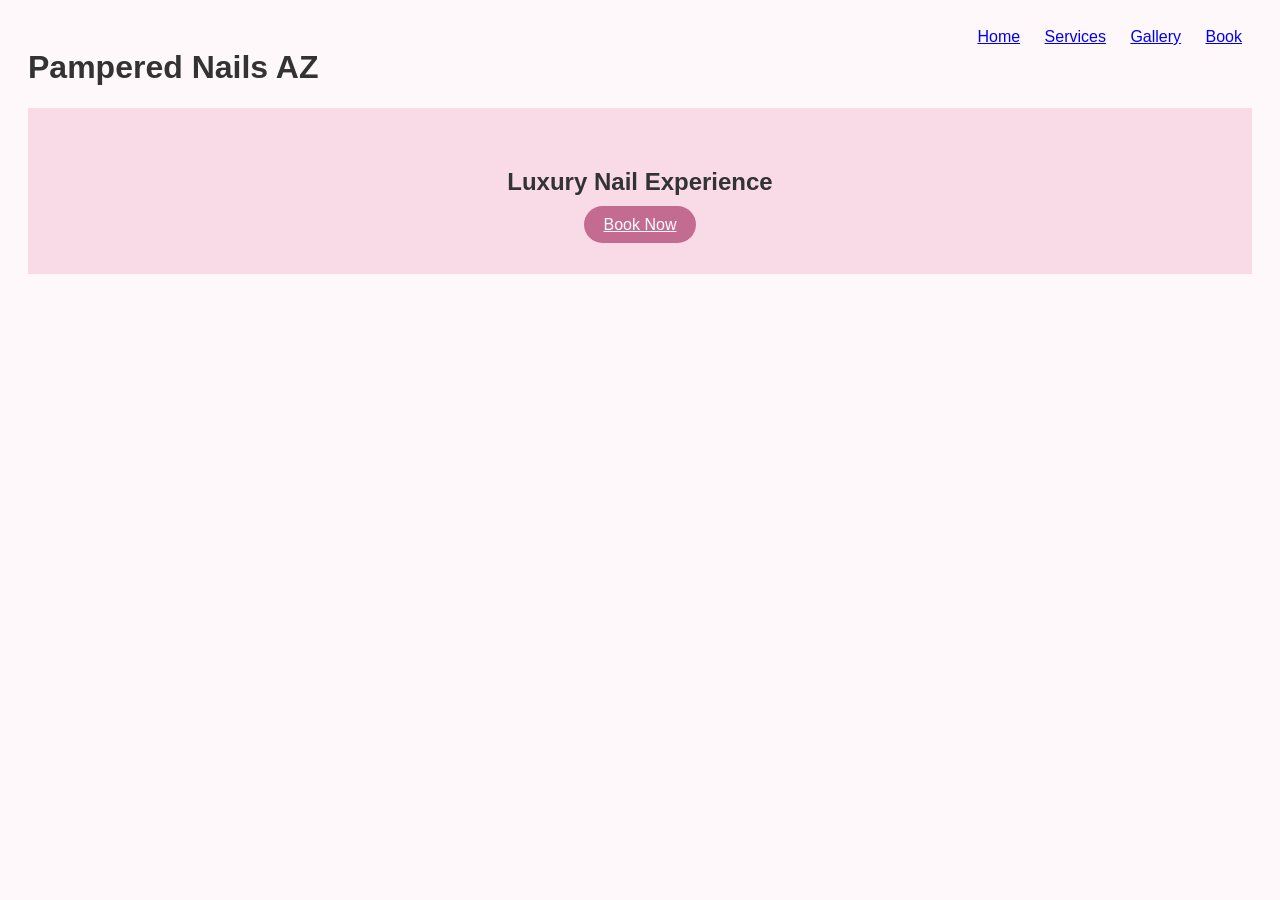
==== index.html @ c943ff67 "Add files via upload" ====
<!DOCTYPE html>
<html lang="en">
<head>
<meta charset="UTF-8">
<meta name="viewport" content="width=device-width, initial-scale=1.0">
<title>Pampered Nails AZ</title>
<link rel="stylesheet" href="styles.css">
</head>
<body>
<header><h1>Pampered Nails AZ</h1><nav>
<a href="index.html">Home</a>
<a href="services.html">Services</a>
<a href="gallery.html">Gallery</a>
<a href="booking.html">Book</a>
</nav></header>
<section class="hero">
<h2>Luxury Nail Experience</h2>
<a href="booking.html" class="btn">Book Now</a>
</section>
</body>
</html>
---- styles.css ----
body{font-family:Arial;background:#fff8fb;color:#333;padding:20px}
header{display:flex;justify-content:space-between}
nav a{margin:0 10px}
.hero{padding:40px;background:#f8dbe7;text-align:center}
.btn{background:#c46b91;color:#fff;padding:10px 20px;border-radius:20px}
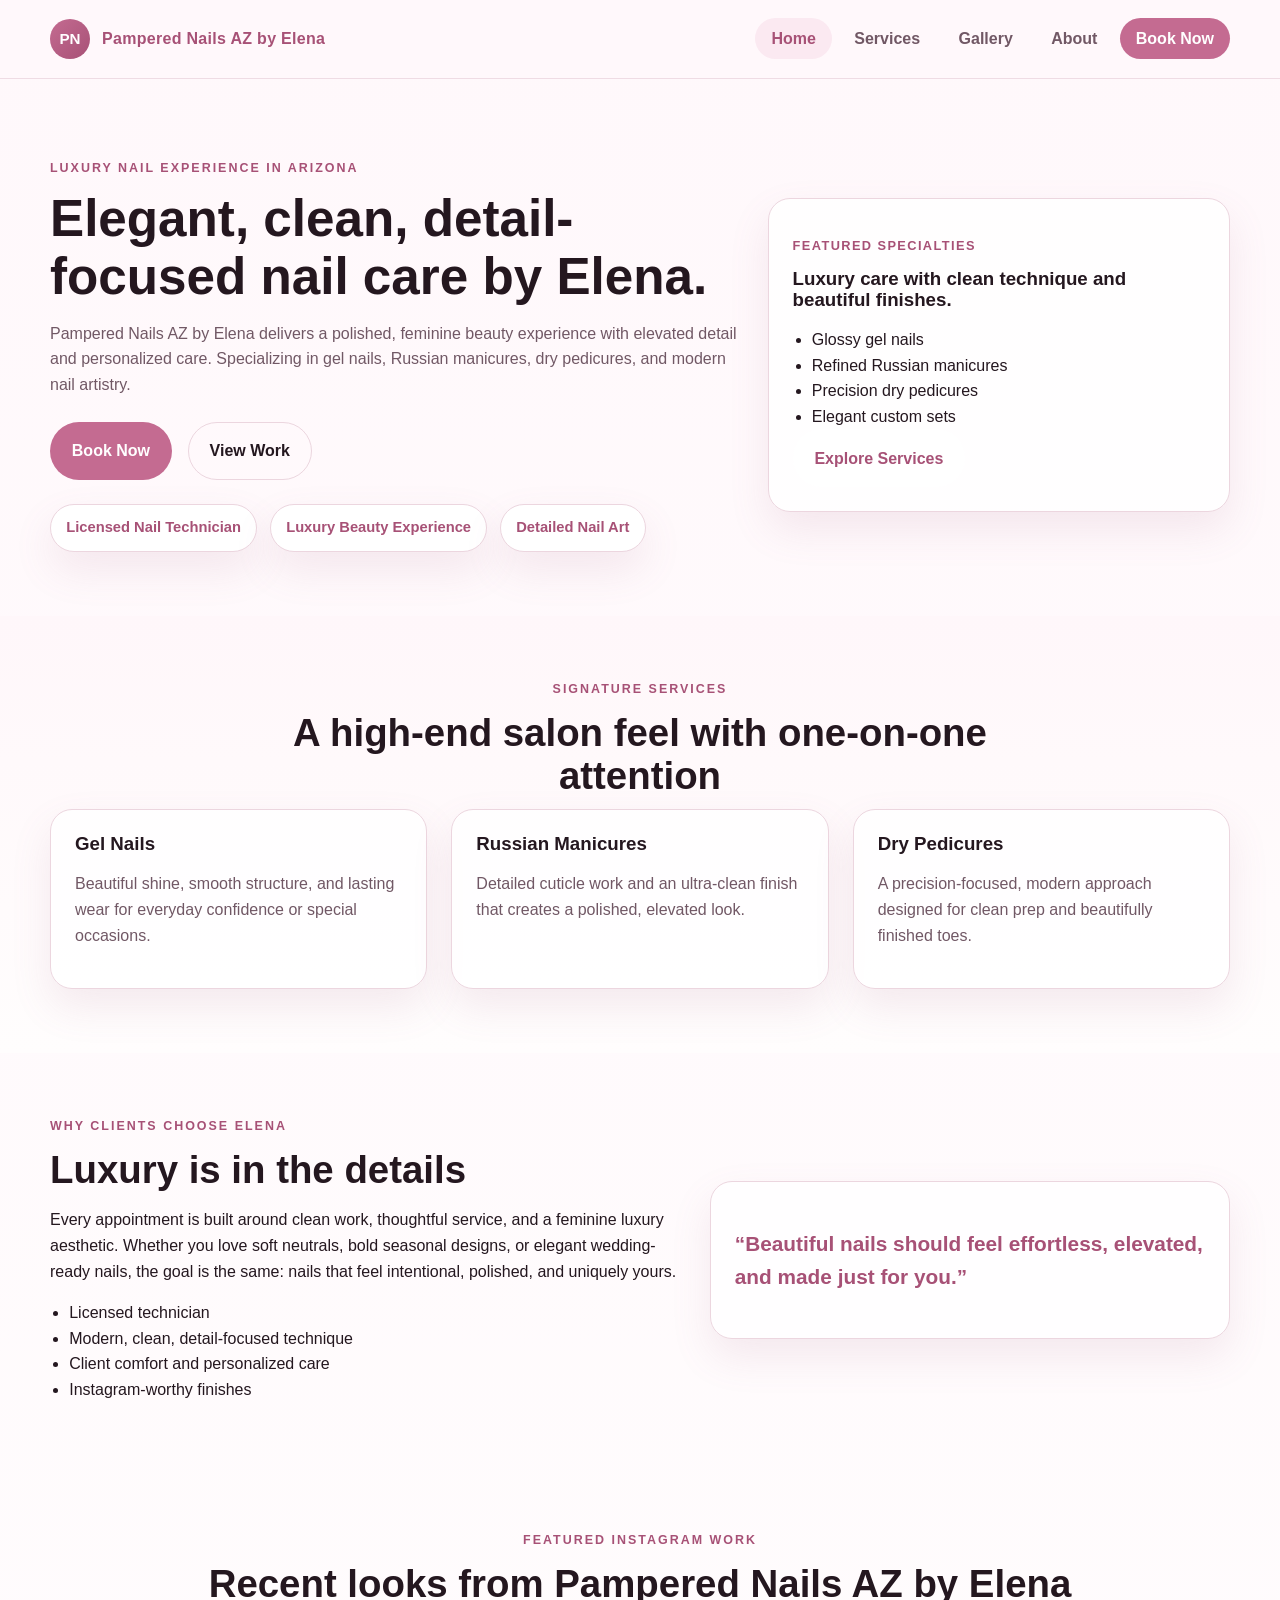
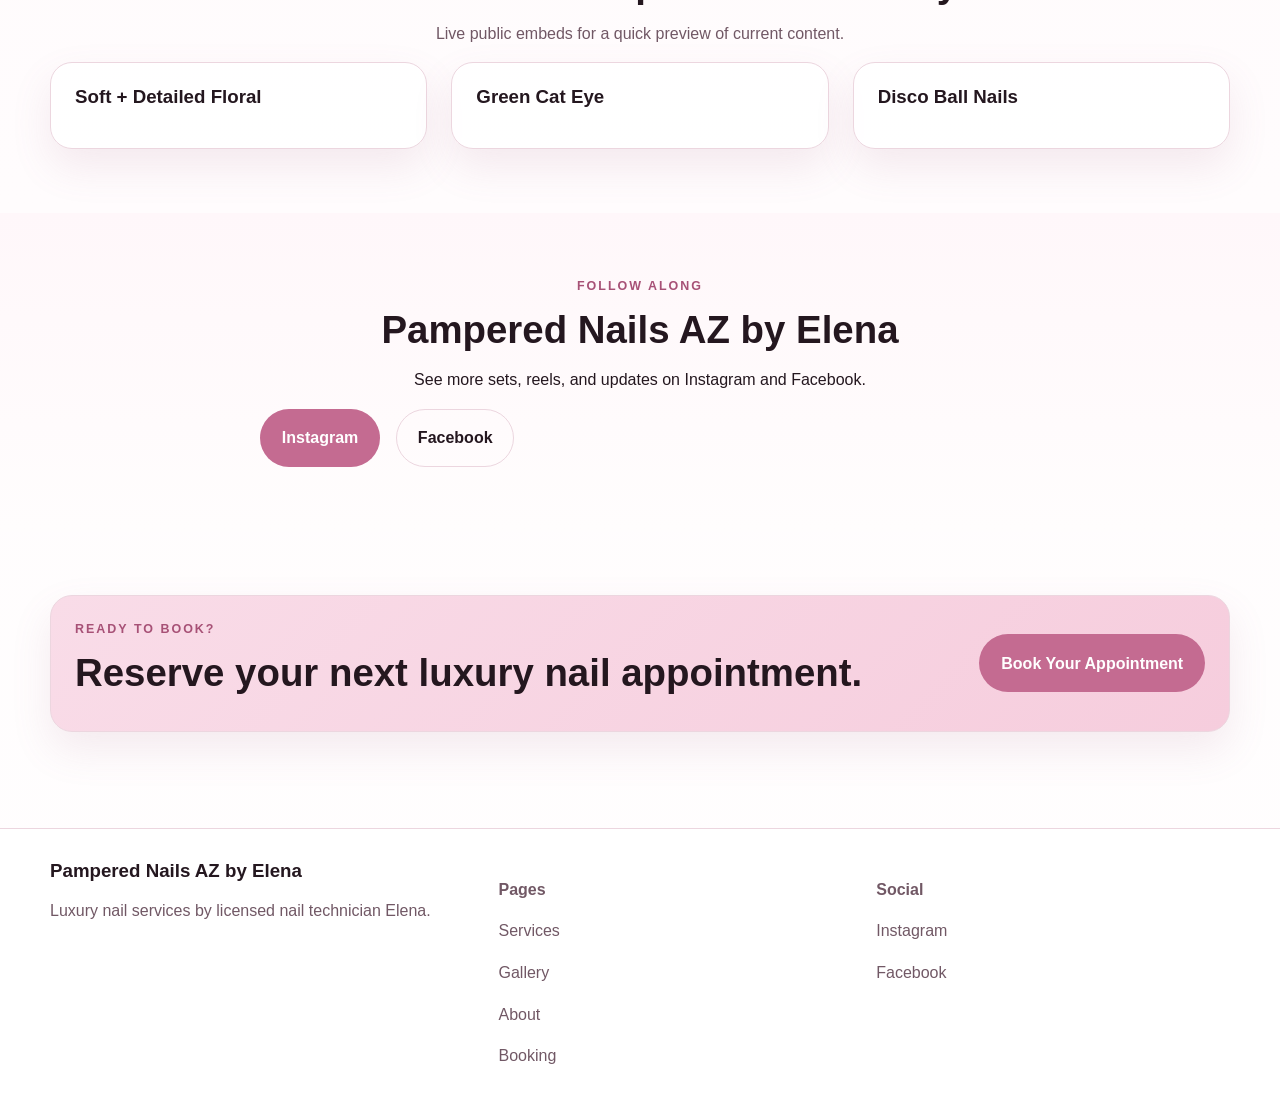
==== commit cbb72b56: "Add files via upload" ====
--- a/index.html
+++ b/index.html
@@ -1,21 +1,183 @@
 <!DOCTYPE html>
 <html lang="en">
 <head>
-<meta charset="UTF-8">
-<meta name="viewport" content="width=device-width, initial-scale=1.0">
-<title>Pampered Nails AZ</title>
-<link rel="stylesheet" href="styles.css">
+  <meta charset="UTF-8" />
+  <meta name="viewport" content="width=device-width, initial-scale=1.0" />
+  <title>Pampered Nails AZ by Elena</title>
+  <meta name="description" content="Luxury nail care in Arizona by licensed nail technician Elena. Gel nails, Russian manicures, dry pedicures, and elegant nail artistry." />
+  <link rel="stylesheet" href="styles.css" />
 </head>
 <body>
-<header><h1>Pampered Nails AZ</h1><nav>
-<a href="index.html">Home</a>
-<a href="services.html">Services</a>
-<a href="gallery.html">Gallery</a>
-<a href="booking.html">Book</a>
-</nav></header>
-<section class="hero">
-<h2>Luxury Nail Experience</h2>
-<a href="booking.html" class="btn">Book Now</a>
-</section>
+  <header class="site-header">
+    <div class="container nav-wrap">
+      <a href="index.html" class="logo-wrap">
+        <span class="logo-mark">PN</span>
+        <span class="logo-text">Pampered Nails AZ by Elena</span>
+      </a>
+      <button class="menu-toggle" id="menuToggle" aria-label="Open menu">☰</button>
+      <nav class="site-nav" id="siteNav">
+        <ul>
+          <li><a class="active" href="index.html">Home</a></li>
+          <li><a href="services.html">Services</a></li>
+          <li><a href="gallery.html">Gallery</a></li>
+          <li><a href="about.html">About</a></li>
+          <li><a href="booking.html" class="nav-cta">Book Now</a></li>
+        </ul>
+      </nav>
+    </div>
+  </header>
+
+  <main>
+    <section class="hero luxury-hero">
+      <div class="container hero-grid">
+        <div class="hero-copy">
+          <p class="eyebrow">Luxury Nail Experience in Arizona</p>
+          <h1>Elegant, clean, detail-focused nail care by Elena.</h1>
+          <p class="hero-text">
+            Pampered Nails AZ by Elena delivers a polished, feminine beauty experience with elevated detail and personalized care.
+            Specializing in gel nails, Russian manicures, dry pedicures, and modern nail artistry.
+          </p>
+          <div class="hero-actions">
+            <a href="booking.html" class="btn btn-primary">Book Now</a>
+            <a href="gallery.html" class="btn btn-outline">View Work</a>
+          </div>
+          <div class="hero-highlights">
+            <div class="highlight-pill">Licensed Nail Technician</div>
+            <div class="highlight-pill">Luxury Beauty Experience</div>
+            <div class="highlight-pill">Detailed Nail Art</div>
+          </div>
+        </div>
+
+        <div class="hero-card glass-card">
+          <p class="mini-label">Featured Specialties</p>
+          <h3>Luxury care with clean technique and beautiful finishes.</h3>
+          <ul class="clean-list">
+            <li>Glossy gel nails</li>
+            <li>Refined Russian manicures</li>
+            <li>Precision dry pedicures</li>
+            <li>Elegant custom sets</li>
+          </ul>
+          <a href="services.html" class="btn btn-light">Explore Services</a>
+        </div>
+      </div>
+    </section>
+
+    <section class="section soft-section">
+      <div class="container centered narrow">
+        <p class="eyebrow">Signature Services</p>
+        <h2>A high-end salon feel with one-on-one attention</h2>
+      </div>
+      <div class="container feature-grid three-col">
+        <article class="info-card">
+          <h3>Gel Nails</h3>
+          <p>Beautiful shine, smooth structure, and lasting wear for everyday confidence or special occasions.</p>
+        </article>
+        <article class="info-card">
+          <h3>Russian Manicures</h3>
+          <p>Detailed cuticle work and an ultra-clean finish that creates a polished, elevated look.</p>
+        </article>
+        <article class="info-card">
+          <h3>Dry Pedicures</h3>
+          <p>A precision-focused, modern approach designed for clean prep and beautifully finished toes.</p>
+        </article>
+      </div>
+    </section>
+
+    <section class="section split-highlight">
+      <div class="container split-grid">
+        <div>
+          <p class="eyebrow">Why Clients Choose Elena</p>
+          <h2>Luxury is in the details</h2>
+          <p>
+            Every appointment is built around clean work, thoughtful service, and a feminine luxury aesthetic.
+            Whether you love soft neutrals, bold seasonal designs, or elegant wedding-ready nails,
+            the goal is the same: nails that feel intentional, polished, and uniquely yours.
+          </p>
+          <ul class="clean-list">
+            <li>Licensed technician</li>
+            <li>Modern, clean, detail-focused technique</li>
+            <li>Client comfort and personalized care</li>
+            <li>Instagram-worthy finishes</li>
+          </ul>
+        </div>
+        <div class="accent-panel">
+          <p class="quote">“Beautiful nails should feel effortless, elevated, and made just for you.”</p>
+        </div>
+      </div>
+    </section>
+
+    <section class="section">
+      <div class="container">
+        <div class="section-heading centered">
+          <p class="eyebrow">Featured Instagram Work</p>
+          <h2>Recent looks from Pampered Nails AZ by Elena</h2>
+          <p class="section-subtitle">Live public embeds for a quick preview of current content.</p>
+        </div>
+
+        <div class="insta-grid">
+          <article class="embed-card">
+            <h3>Soft + Detailed Floral</h3>
+            <blockquote class="instagram-media" data-instgrm-permalink="https://www.instagram.com/pamperednails_az/reel/DWVOf9IgkyV/" data-instgrm-version="14"></blockquote>
+          </article>
+
+          <article class="embed-card">
+            <h3>Green Cat Eye</h3>
+            <blockquote class="instagram-media" data-instgrm-permalink="https://www.instagram.com/reel/DScvoz4gjIK/" data-instgrm-version="14"></blockquote>
+          </article>
+
+          <article class="embed-card">
+            <h3>Disco Ball Nails</h3>
+            <blockquote class="instagram-media" data-instgrm-permalink="https://www.instagram.com/pamperednails_az/reel/C5Xk55uLx-L/" data-instgrm-version="14"></blockquote>
+          </article>
+        </div>
+      </div>
+    </section>
+
+    <section class="section soft-section social-section">
+      <div class="container centered narrow">
+        <p class="eyebrow">Follow Along</p>
+        <h2>Pampered Nails AZ by Elena</h2>
+        <p>See more sets, reels, and updates on Instagram and Facebook.</p>
+        <div class="social-buttons">
+          <a href="https://www.instagram.com/pamperednails_az/" target="_blank" rel="noopener noreferrer" class="btn btn-primary">Instagram</a>
+          <a href="https://www.facebook.com/elena.elena.615174#" target="_blank" rel="noopener noreferrer" class="btn btn-outline">Facebook</a>
+        </div>
+      </div>
+    </section>
+
+    <section class="section cta-section">
+      <div class="container cta-box">
+        <div>
+          <p class="eyebrow">Ready to book?</p>
+          <h2>Reserve your next luxury nail appointment.</h2>
+        </div>
+        <a href="booking.html" class="btn btn-primary">Book Your Appointment</a>
+      </div>
+    </section>
+  </main>
+
+  <footer class="site-footer">
+    <div class="container footer-grid">
+      <div>
+        <h3>Pampered Nails AZ by Elena</h3>
+        <p>Luxury nail services by licensed nail technician Elena.</p>
+      </div>
+      <div>
+        <p><strong>Pages</strong></p>
+        <p><a href="services.html">Services</a></p>
+        <p><a href="gallery.html">Gallery</a></p>
+        <p><a href="about.html">About</a></p>
+        <p><a href="booking.html">Booking</a></p>
+      </div>
+      <div>
+        <p><strong>Social</strong></p>
+        <p><a href="https://www.instagram.com/pamperednails_az/" target="_blank" rel="noopener noreferrer">Instagram</a></p>
+        <p><a href="https://www.facebook.com/elena.elena.615174#" target="_blank" rel="noopener noreferrer">Facebook</a></p>
+      </div>
+    </div>
+  </footer>
+
+  <script async src="https://www.instagram.com/embed.js"></script>
+  <script src="script.js"></script>
 </body>
-</html>+</html>
--- a/styles.css
+++ b/styles.css
@@ -1,5 +1,179 @@
-body{font-family:Arial;background:#fff8fb;color:#333;padding:20px}
-header{display:flex;justify-content:space-between}
-nav a{margin:0 10px}
-.hero{padding:40px;background:#f8dbe7;text-align:center}
-.btn{background:#c46b91;color:#fff;padding:10px 20px;border-radius:20px}
+:root {
+  --bg: #fff8fb;
+  --white: #ffffff;
+  --text: #24171f;
+  --muted: #715865;
+  --primary: #c46b91;
+  --primary-dark: #a75176;
+  --soft: #fbe9f1;
+  --border: #ecd6df;
+  --shadow: 0 18px 40px rgba(166, 98, 129, 0.12);
+  --radius: 22px;
+  --max: 1180px;
+}
+* { box-sizing: border-box; }
+html { scroll-behavior: smooth; }
+body {
+  margin: 0;
+  font-family: Arial, Helvetica, sans-serif;
+  background: linear-gradient(180deg, #fff8fb 0%, #fffefe 100%);
+  color: var(--text);
+  line-height: 1.6;
+}
+a { text-decoration: none; color: inherit; }
+.container { width: min(calc(100% - 2rem), var(--max)); margin: 0 auto; }
+
+.site-header {
+  position: sticky; top: 0; z-index: 100;
+  background: rgba(255, 248, 251, 0.92);
+  backdrop-filter: blur(10px);
+  border-bottom: 1px solid rgba(236, 214, 223, 0.8);
+}
+.nav-wrap { min-height: 78px; display: flex; align-items: center; justify-content: space-between; gap: 1rem; }
+.logo-wrap { display: inline-flex; align-items: center; gap: 0.75rem; font-weight: 700; }
+.logo-mark {
+  width: 40px; height: 40px; border-radius: 50%; display: grid; place-items: center;
+  background: linear-gradient(135deg, var(--primary), var(--primary-dark)); color: white; font-size: 0.95rem;
+}
+.logo-text { color: var(--primary-dark); letter-spacing: 0.3px; }
+.menu-toggle {
+  display: none; border: 1px solid var(--border); background: var(--white);
+  border-radius: 12px; padding: 0.55rem 0.8rem; cursor: pointer; font-size: 1.1rem;
+}
+.site-nav ul { list-style: none; display: flex; gap: 0.4rem; margin: 0; padding: 0; align-items: center; flex-wrap: wrap; }
+.site-nav a { padding: 0.75rem 1rem; border-radius: 999px; color: var(--muted); font-weight: 600; }
+.site-nav a:hover, .site-nav a.active { background: var(--soft); color: var(--primary-dark); }
+.site-nav a.nav-cta { background: var(--primary); color: var(--white); }
+.site-nav a.nav-cta:hover { background: var(--primary-dark); }
+
+.hero { padding: 5rem 0 4rem; }
+.page-hero { padding: 4rem 0 1rem; }
+.hero-grid, .split-grid, .booking-grid, .footer-grid, .feature-grid, .service-menu-grid, .insta-grid {
+  display: grid; gap: 1.5rem;
+}
+.hero-grid { grid-template-columns: 1.2fr 0.8fr; align-items: center; }
+.split-grid { grid-template-columns: 1.1fr 0.9fr; align-items: center; }
+.booking-grid { grid-template-columns: 1.25fr 0.9fr; align-items: start; }
+.secondary-booking-grid { grid-template-columns: 1fr 1fr; }
+.footer-grid { grid-template-columns: 1.2fr 1fr 1fr; }
+.three-col { grid-template-columns: repeat(3, 1fr); }
+.service-menu-grid { grid-template-columns: repeat(4, 1fr); }
+.insta-grid { grid-template-columns: repeat(3, 1fr); }
+.gallery-page-grid { grid-template-columns: repeat(2, 1fr); }
+
+.eyebrow { margin: 0 0 0.7rem; text-transform: uppercase; letter-spacing: 2px; font-size: 0.78rem; color: var(--primary-dark); font-weight: 700; }
+h1, h2, h3 { line-height: 1.12; }
+h1 { font-size: clamp(2.4rem, 4vw, 4.6rem); margin: 0 0 1rem; }
+h2 { font-size: clamp(1.8rem, 3vw, 3rem); margin: 0 0 0.8rem; }
+h3 { margin: 0 0 0.5rem; }
+.hero-text, .section-subtitle, .panel p, .info-card p, .price-card p, .footer-grid p { color: var(--muted); }
+
+.btn {
+  display: inline-flex; align-items: center; justify-content: center; min-height: 48px; padding: 0.95rem 1.3rem;
+  border-radius: 999px; font-weight: 700; border: 1px solid transparent; transition: transform 0.2s ease, background 0.2s ease; cursor: pointer;
+}
+.btn:hover { transform: translateY(-1px); }
+.btn-primary { background: var(--primary); color: var(--white); }
+.btn-primary:hover { background: var(--primary-dark); }
+.btn-outline { background: transparent; border-color: var(--border); }
+.btn-light { background: var(--white); color: var(--primary-dark); }
+.full { width: 100%; }
+
+.hero-actions, .social-buttons { display: flex; gap: 1rem; flex-wrap: wrap; }
+.hero-actions { margin-top: 1.5rem; }
+.hero-highlights { margin-top: 1.5rem; display: flex; gap: 0.8rem; flex-wrap: wrap; }
+.highlight-pill {
+  background: var(--white); border: 1px solid var(--border); border-radius: 999px; padding: 0.7rem 0.95rem;
+  box-shadow: var(--shadow); color: var(--primary-dark); font-weight: 700; font-size: 0.92rem;
+}
+
+.glass-card, .info-card, .price-card, .panel, .embed-card, .accent-panel, .cta-box, .profile-card {
+  background: rgba(255,255,255,0.88); border: 1px solid var(--border); box-shadow: var(--shadow); border-radius: var(--radius);
+}
+.glass-card, .info-card, .price-card, .panel, .embed-card, .accent-panel, .cta-box { padding: 1.5rem; }
+.mini-label { font-size: 0.8rem; text-transform: uppercase; letter-spacing: 1.4px; color: var(--primary-dark); font-weight: 700; }
+.section { padding: 4rem 0; }
+.soft-section { background: linear-gradient(180deg, #fff7fa 0%, #fffdfd 100%); }
+.centered { text-align: center; }
+.narrow { max-width: 760px; }
+.clean-list { margin: 1rem 0 0; padding-left: 1.2rem; }
+.quote { font-size: 1.3rem; color: var(--primary-dark); font-weight: 700; }
+.cta-box {
+  display: flex; align-items: center; justify-content: space-between; gap: 1rem;
+  background: linear-gradient(135deg, #f9dce8, #f6cddd);
+}
+.price { font-size: 1.65rem; font-weight: 800; color: var(--primary-dark); margin: 0.2rem 0 0.6rem; }
+.embed-card h3 { margin-bottom: 0.75rem; }
+.profile-card {
+  min-height: 320px; display: flex; flex-direction: column; justify-content: center; gap: 1rem;
+  padding: 1.25rem; background: linear-gradient(135deg, #fbe8f0, #f6d6e4);
+}
+.social-section { text-align: center; }
+
+.panel-head h2, .panel-head h3 { margin-top: 0; }
+.calendar-toolbar { display: flex; align-items: center; justify-content: space-between; gap: 1rem; margin-bottom: 1rem; }
+.calendar-btn {
+  width: 44px; height: 44px; border-radius: 50%; border: 1px solid var(--border); background: var(--white); cursor: pointer; font-size: 1.1rem;
+}
+.calendar-weekdays, .calendar-grid { display: grid; grid-template-columns: repeat(7, 1fr); gap: 0.55rem; }
+.calendar-weekdays { margin-bottom: 0.7rem; text-align: center; font-size: 0.9rem; color: var(--muted); font-weight: 700; }
+.calendar-empty, .calendar-day { aspect-ratio: 1 / 1; }
+.calendar-day {
+  border: 1px solid var(--border); background: var(--white); border-radius: 16px; padding: 0.45rem; min-height: 80px;
+  display: flex; flex-direction: column; justify-content: space-between; align-items: flex-start; cursor: pointer;
+}
+.calendar-day:hover { box-shadow: var(--shadow); }
+.calendar-day.disabled { opacity: 0.4; cursor: not-allowed; }
+.calendar-day.booked { background: #fae5eb; }
+.calendar-day.selected { outline: 2px solid var(--primary); background: #fff1f6; }
+.day-number { font-weight: 700; }
+.day-status { font-size: 0.75rem; color: var(--muted); }
+.legend-row { margin-top: 1rem; display: flex; gap: 1rem; flex-wrap: wrap; color: var(--muted); }
+.legend { display: inline-block; width: 12px; height: 12px; border-radius: 50%; margin-right: 0.4rem; }
+.legend.available { background: var(--white); border: 1px solid var(--border); }
+.legend.booked { background: #f0aebe; }
+.legend.selected { background: var(--primary); }
+
+.booking-form { display: grid; gap: 1rem; }
+.field { display: grid; gap: 0.45rem; }
+.field label { font-weight: 700; }
+.field input, .field select, .field textarea {
+  width: 100%; padding: 0.9rem 1rem; border: 1px solid var(--border); border-radius: 14px;
+  font: inherit; background: var(--white); color: var(--text);
+}
+.field input:focus, .field select:focus, .field textarea:focus {
+  outline: 2px solid rgba(196, 107, 145, 0.2); border-color: var(--primary);
+}
+.form-message { margin-top: 1rem; min-height: 24px; font-weight: 700; }
+.form-message.success { color: #216e48; }
+.form-message.error { color: #9a3350; }
+
+.embed-wrap { overflow: hidden; border-radius: 16px; border: 1px solid var(--border); }
+.appointments-list { display: grid; gap: 1rem; }
+.appointment-item {
+  padding: 1rem; border: 1px solid var(--border); border-radius: 16px; background: #fff7fa;
+  display: flex; justify-content: space-between; gap: 1rem; flex-wrap: wrap;
+}
+.appointment-item h4 { margin: 0 0 0.35rem; }
+.appointment-item p { margin: 0.15rem 0; color: var(--muted); }
+.delete-btn {
+  border: 1px solid #ebb4c6; background: var(--white); color: #9a3350; border-radius: 999px; padding: 0.7rem 1rem; font-weight: 700; cursor: pointer;
+}
+.site-footer { padding: 2rem 0; border-top: 1px solid var(--border); background: var(--white); margin-top: 2rem; }
+
+@media (max-width: 980px) {
+  .hero-grid, .split-grid, .booking-grid, .secondary-booking-grid, .footer-grid, .service-menu-grid, .insta-grid, .gallery-page-grid, .three-col {
+    grid-template-columns: 1fr;
+  }
+  .cta-box { flex-direction: column; align-items: flex-start; }
+  .menu-toggle { display: inline-block; }
+  .site-nav { display: none; width: 100%; }
+  .site-nav.open { display: block; }
+  .site-nav ul { padding: 1rem 0 0.5rem; flex-direction: column; align-items: flex-start; }
+}
+@media (max-width: 640px) {
+  .nav-wrap { padding: 0.8rem 0; flex-wrap: wrap; }
+  .calendar-weekdays, .calendar-grid { gap: 0.35rem; }
+  .calendar-day { min-height: 66px; padding: 0.35rem; }
+  .hero { padding-top: 3rem; }
+}
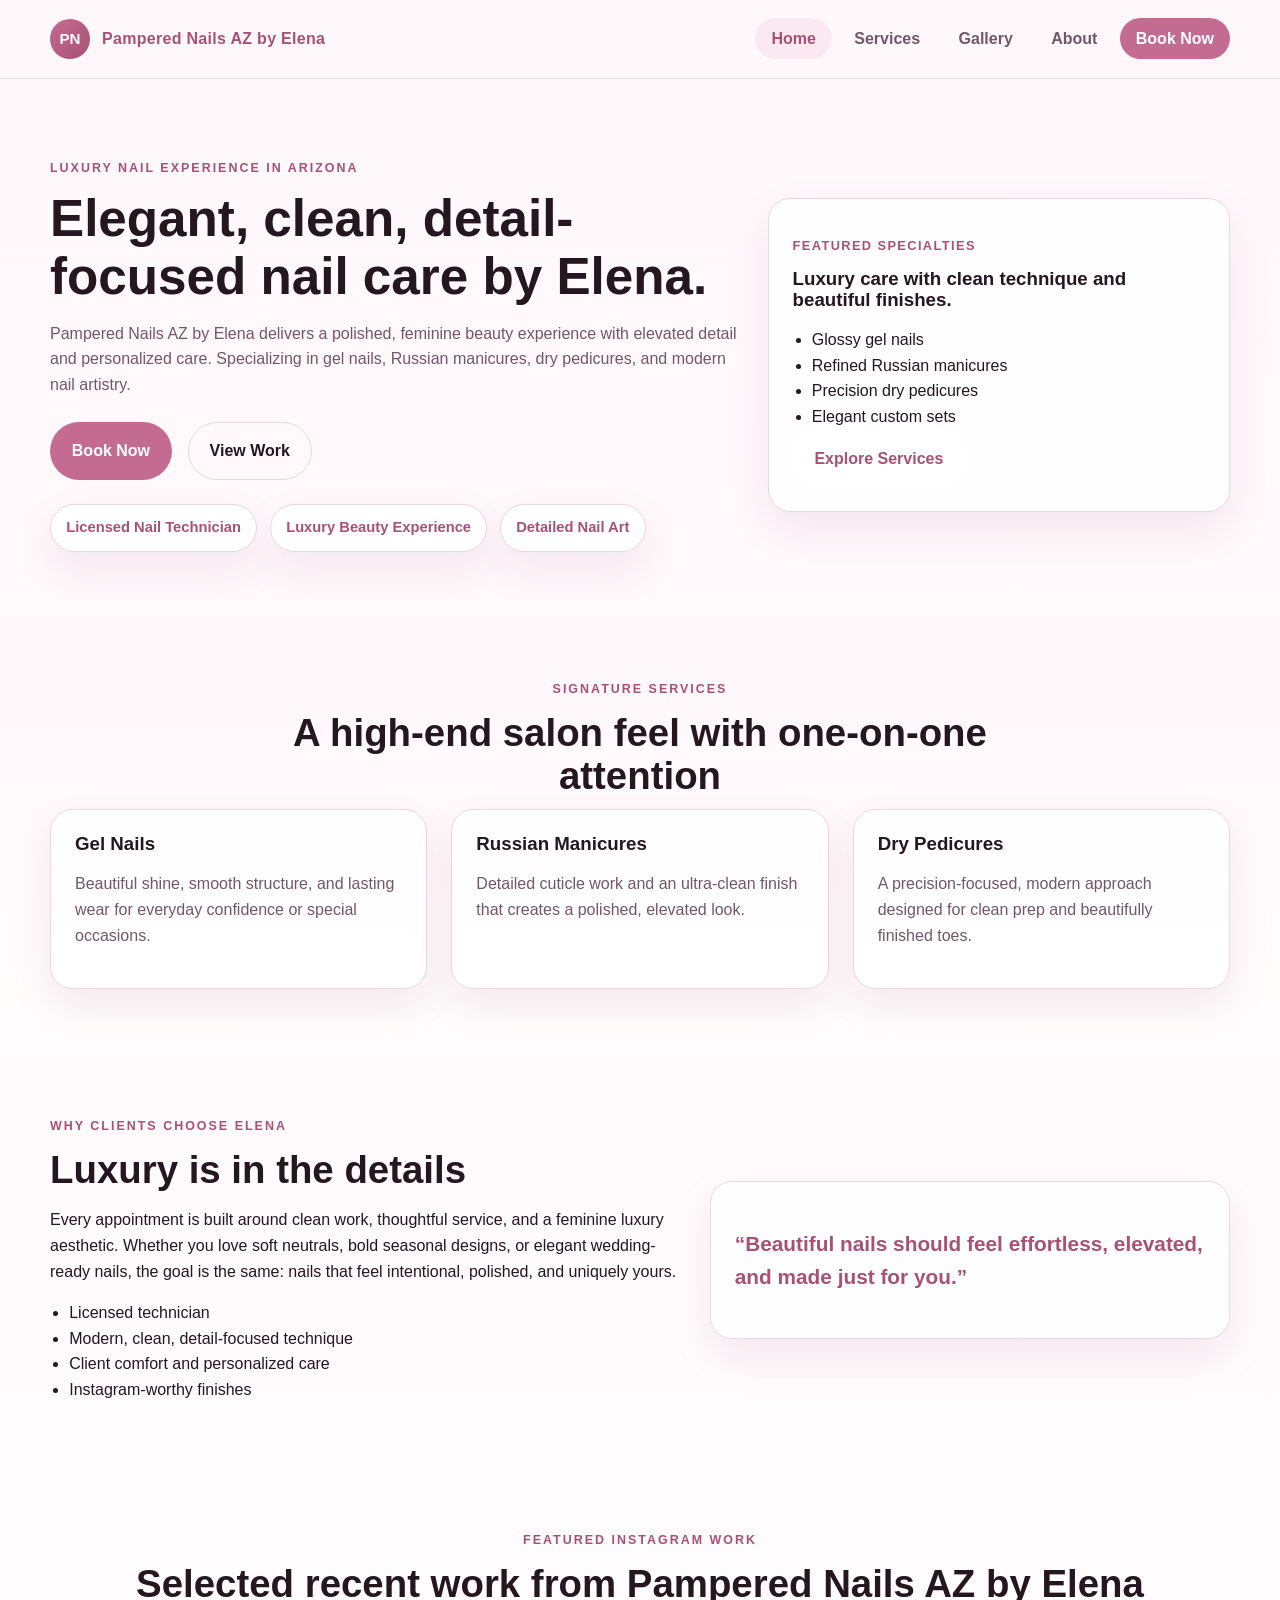
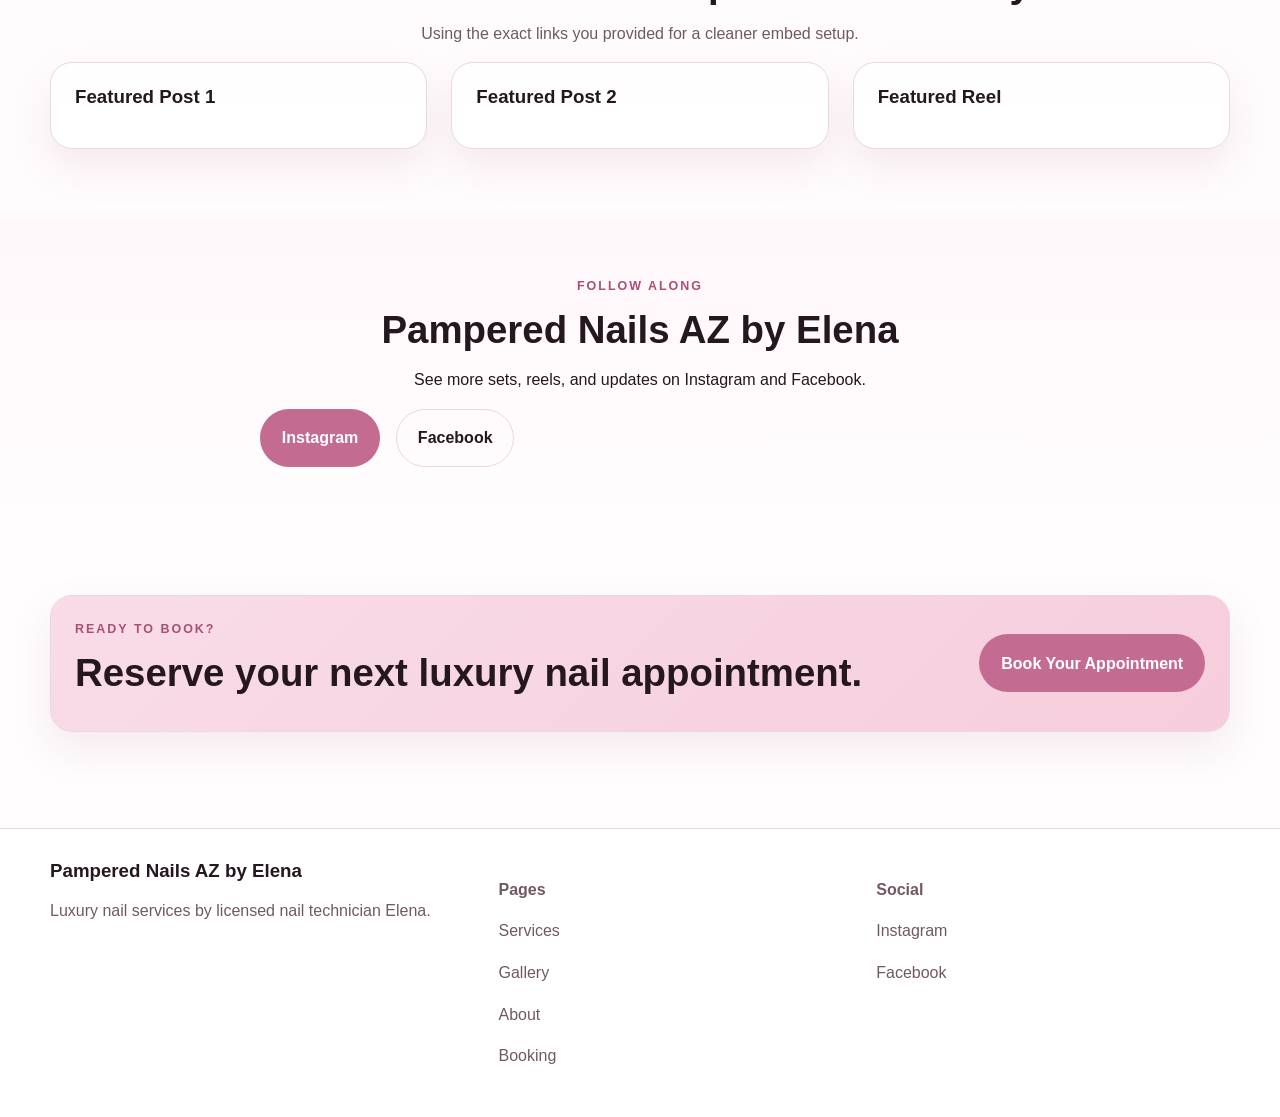
==== commit 06181494: "Add files via upload" ====
--- a/index.html
+++ b/index.html
@@ -110,24 +110,24 @@
       <div class="container">
         <div class="section-heading centered">
           <p class="eyebrow">Featured Instagram Work</p>
-          <h2>Recent looks from Pampered Nails AZ by Elena</h2>
-          <p class="section-subtitle">Live public embeds for a quick preview of current content.</p>
+          <h2>Selected recent work from Pampered Nails AZ by Elena</h2>
+          <p class="section-subtitle">Using the exact links you provided for a cleaner embed setup.</p>
         </div>
 
         <div class="insta-grid">
           <article class="embed-card">
-            <h3>Soft + Detailed Floral</h3>
-            <blockquote class="instagram-media" data-instgrm-permalink="https://www.instagram.com/pamperednails_az/reel/DWVOf9IgkyV/" data-instgrm-version="14"></blockquote>
+            <h3>Featured Post 1</h3>
+            <blockquote class="instagram-media" data-instgrm-permalink="https://www.instagram.com/p/DV7ZRTTickq/" data-instgrm-version="14"></blockquote>
           </article>
 
           <article class="embed-card">
-            <h3>Green Cat Eye</h3>
-            <blockquote class="instagram-media" data-instgrm-permalink="https://www.instagram.com/reel/DScvoz4gjIK/" data-instgrm-version="14"></blockquote>
+            <h3>Featured Post 2</h3>
+            <blockquote class="instagram-media" data-instgrm-permalink="https://www.instagram.com/p/DVxTOz0DlcO/" data-instgrm-version="14"></blockquote>
           </article>
 
           <article class="embed-card">
-            <h3>Disco Ball Nails</h3>
-            <blockquote class="instagram-media" data-instgrm-permalink="https://www.instagram.com/pamperednails_az/reel/C5Xk55uLx-L/" data-instgrm-version="14"></blockquote>
+            <h3>Featured Reel</h3>
+            <blockquote class="instagram-media" data-instgrm-permalink="https://www.instagram.com/reel/DPq8rsNEQWj/" data-instgrm-version="14"></blockquote>
           </article>
         </div>
       </div>
